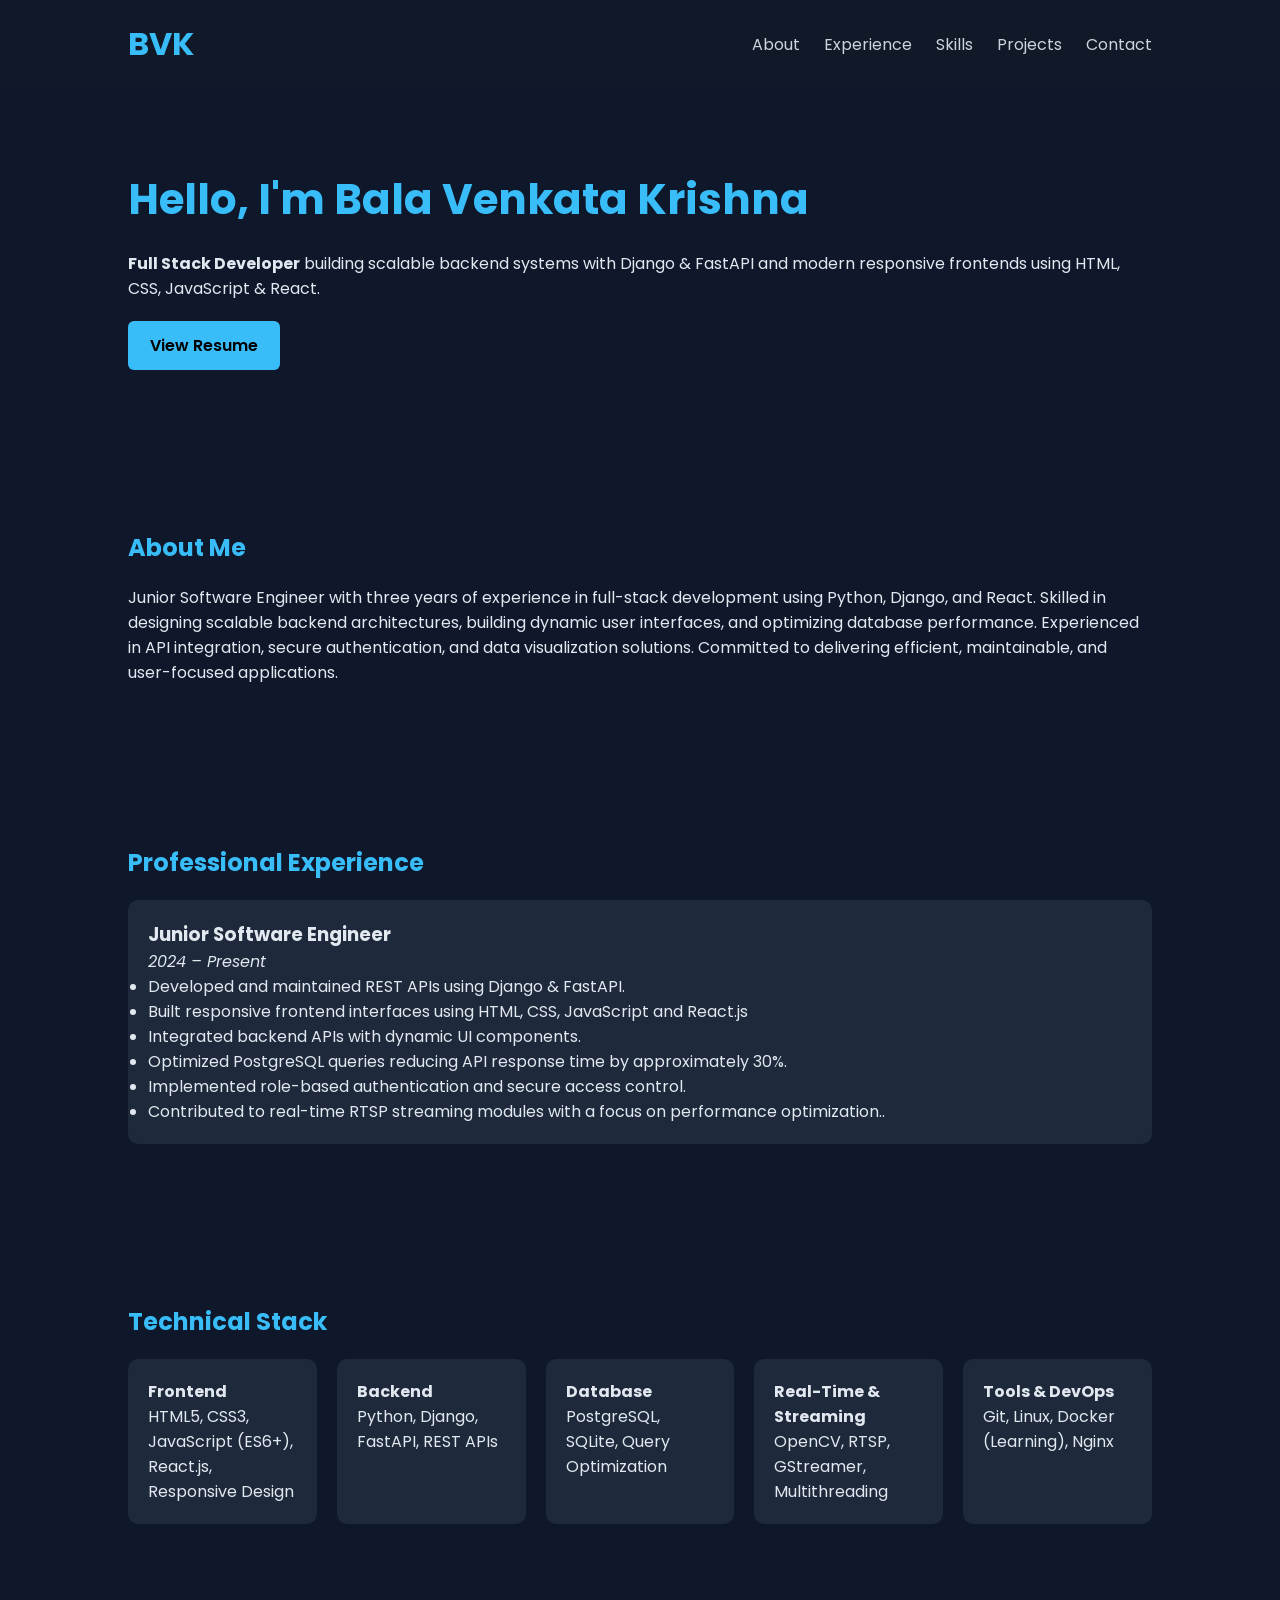
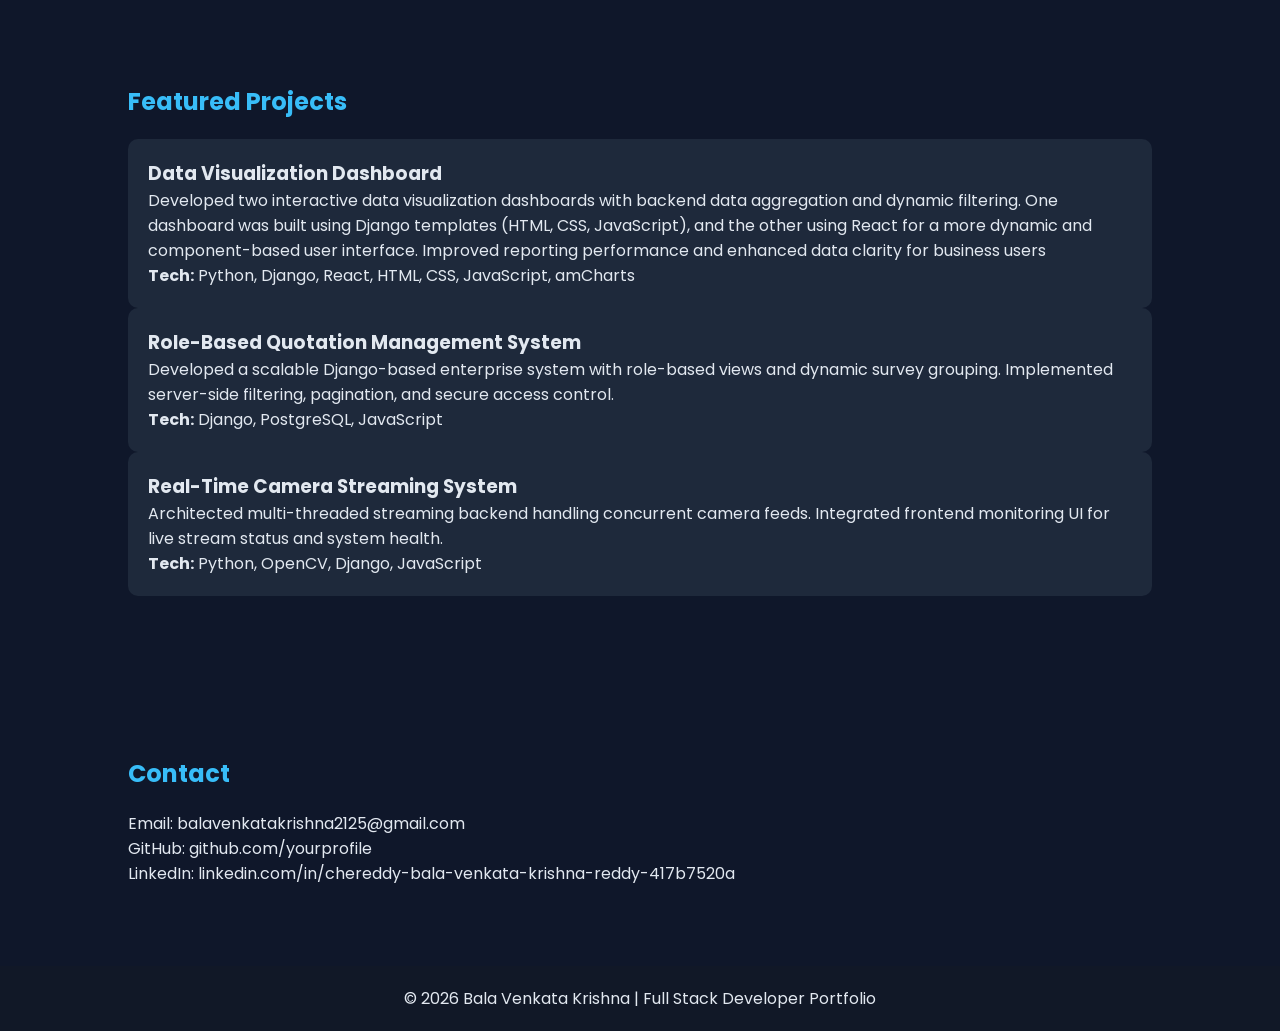
==== index.html @ 7b10ceec "restructure" ====
<!DOCTYPE html>
<html lang="en">
    <head>
        <meta charset="UTF-8">
        <meta name="viewport" content="width=device-width, initial-scale=1.0">
        <title>Bala Venkata Krishna | Full Stack Developer</title>
        <link href="https://fonts.googleapis.com/css2?family=Poppins:wght@300;400;600;700&display=swap" rel="stylesheet">
        <link rel="stylesheet" href="css/styles.css">

    </head>

    <body>
        <header>
            <h1>BVK</h1>
            <nav>
                <a href="#about">About</a>
                <a href="#experience">Experience</a>
                <a href="#skills">Skills</a>
                <a href="#projects">Projects</a>
                <a href="#contact">Contact</a>
            </nav>
        </header>

        <section class="hero">
            <h2>Hello, I'm <span class="highlight">Bala Venkata Krishna</span></h2>
            <p>
                <strong>Full Stack Developer</strong> building scalable backend systems with Django & FastAPI 
                and modern responsive frontends using HTML, CSS, JavaScript & React.
            </p>
            <a href="https://drive.google.com/drive/folders/1U8L5qgb5niz-Odqeg9rLWtExFG3sG48n" class="btn" download>View Resume</a>
        </section>

        <section id="about">
            <h2>About Me</h2>
            <p>
                Junior Software Engineer with three years of experience in full-stack development using Python,
                 Django, and React. Skilled in designing scalable backend architectures, building dynamic user interfaces, 
                 and optimizing database performance. Experienced in API integration, secure authentication, 
                 and data visualization solutions. Committed to delivering efficient, maintainable, and user-focused applications.
            </p>
        </section>

        <section id="experience">
            <h2>Professional Experience</h2>
            <div class="card">
                <h3>Junior Software Engineer</h3>
                <p><em>2024 – Present</em></p>
                <ul>
                    <li>Developed and maintained REST APIs using Django & FastAPI.</li>
                    <li>Built responsive frontend interfaces using HTML, CSS, JavaScript and React.js</li>
                    <li>Integrated backend APIs with dynamic UI components.</li>
                    <li>Optimized PostgreSQL queries reducing API response time by approximately 30%.</li>
                    <li>Implemented role-based authentication and secure access control.</li>
                    <li>Contributed to real-time RTSP streaming modules with a focus on performance optimization..</li>
                </ul>
            </div>
        </section>

        <section id="skills">
            <h2>Technical Stack</h2>
            <div class="grid skills-grid">
                <div class="card">
                    <strong>Frontend</strong><br>
                    HTML5, CSS3, JavaScript (ES6+), React.js, Responsive Design
                </div>
                <div class="card">
                    <strong>Backend</strong><br>
                    Python, Django, FastAPI, REST APIs
                </div>
                <div class="card">
                    <strong>Database</strong><br>
                    PostgreSQL, SQLite, Query Optimization
                </div>
                <div class="card">
                    <strong>Real-Time & Streaming</strong><br>
                    OpenCV, RTSP, GStreamer, Multithreading
                </div>
                <div class="card">
                    <strong>Tools & DevOps</strong><br>
                    Git, Linux, Docker (Learning), Nginx
                </div>
            </div>
        </section>

        <section id="projects">
            <h2>Featured Projects</h2>
            <div class="card">
                <h3>Data Visualization Dashboard</h3>
                <p>
                    Developed two interactive data visualization dashboards with backend data aggregation and dynamic filtering. 
                    One dashboard was built using Django templates (HTML, CSS, JavaScript), 
                    and the other using React for a more dynamic and component-based user interface. 
                    Improved reporting performance and enhanced data clarity for business users
                </p>
                <p><strong>Tech:</strong> Python, Django, React, HTML, CSS, JavaScript, amCharts</p>
            </div>
            <div class="card">
                <h3>Role-Based Quotation Management System</h3>
                <p>
                    Developed a scalable Django-based enterprise system with role-based views and dynamic survey grouping. 
                    Implemented server-side filtering, pagination, and secure access control.
                </p>
                <p><strong>Tech:</strong> Django, PostgreSQL, JavaScript</p>
            </div>
            <div class="card">
                <h3>Real-Time Camera Streaming System</h3>
                <p>
                    Architected multi-threaded streaming backend handling concurrent camera feeds.
                    Integrated frontend monitoring UI for live stream status and system health.
                </p>
                <p><strong>Tech:</strong> Python, OpenCV, Django, JavaScript</p>
            </div>
        </section>

        <section id="contact">
            <h2>Contact</h2>
            <p>Email: balavenkatakrishna2125@gmail.com</p>
            <p>GitHub: github.com/yourprofile</p>
            <p>LinkedIn: linkedin.com/in/chereddy-bala-venkata-krishna-reddy-417b7520a</p>
        </section>

        <footer>
            <p>© 2026 Bala Venkata Krishna | Full Stack Developer Portfolio</p>
        </footer>

    </body>
</html>
---- css/styles.css ----
* {
  margin:0;
  padding:0;
  box-sizing:border-box;
  font-family:'Poppins', sans-serif;
}
body {
  background:#0f172a;
  color:#e2e8f0;
}
header {
    display:flex;
    justify-content:space-between;
    align-items:center;
    padding:20px 10%;
    background:#111827;
    position:sticky;
    top:0;
}
header h1 {
  color:#38bdf8;
}
nav a {
    margin-left:20px;
    text-decoration:none;
    color:#cbd5e1;
}
nav a:hover {
  color:#38bdf8;
}
section {
  padding:80px 10%;
}
h2 {
  margin-bottom:20px;
  color:#38bdf8;
}
.hero h2 {
  font-size:42px;
}
.highlight {
  color:#38bdf8;
}
.btn {
    display:inline-block;
    padding:12px 22px;
    margin-top:20px;
    background:#38bdf8;
    color:#000;
    text-decoration:none;
    border-radius:6px;
    font-weight:600;
}
.grid { 
  display:grid; 
  gap:20px; 
}
.skills-grid {
  grid-template-columns:repeat(auto-fit,minmax(180px,1fr)); 
}
.card {
    background:#1e293b;
    padding:20px;
    border-radius:10px;
    transition:0.3s;
}
.card:hover {
  transform:translateY(-5px); background:#334155;
}
footer {
    text-align:center;
    padding:20px;
    background:#111827;
}
@media(max-width:768px){
    .hero h2 { font-size:30px; }
}
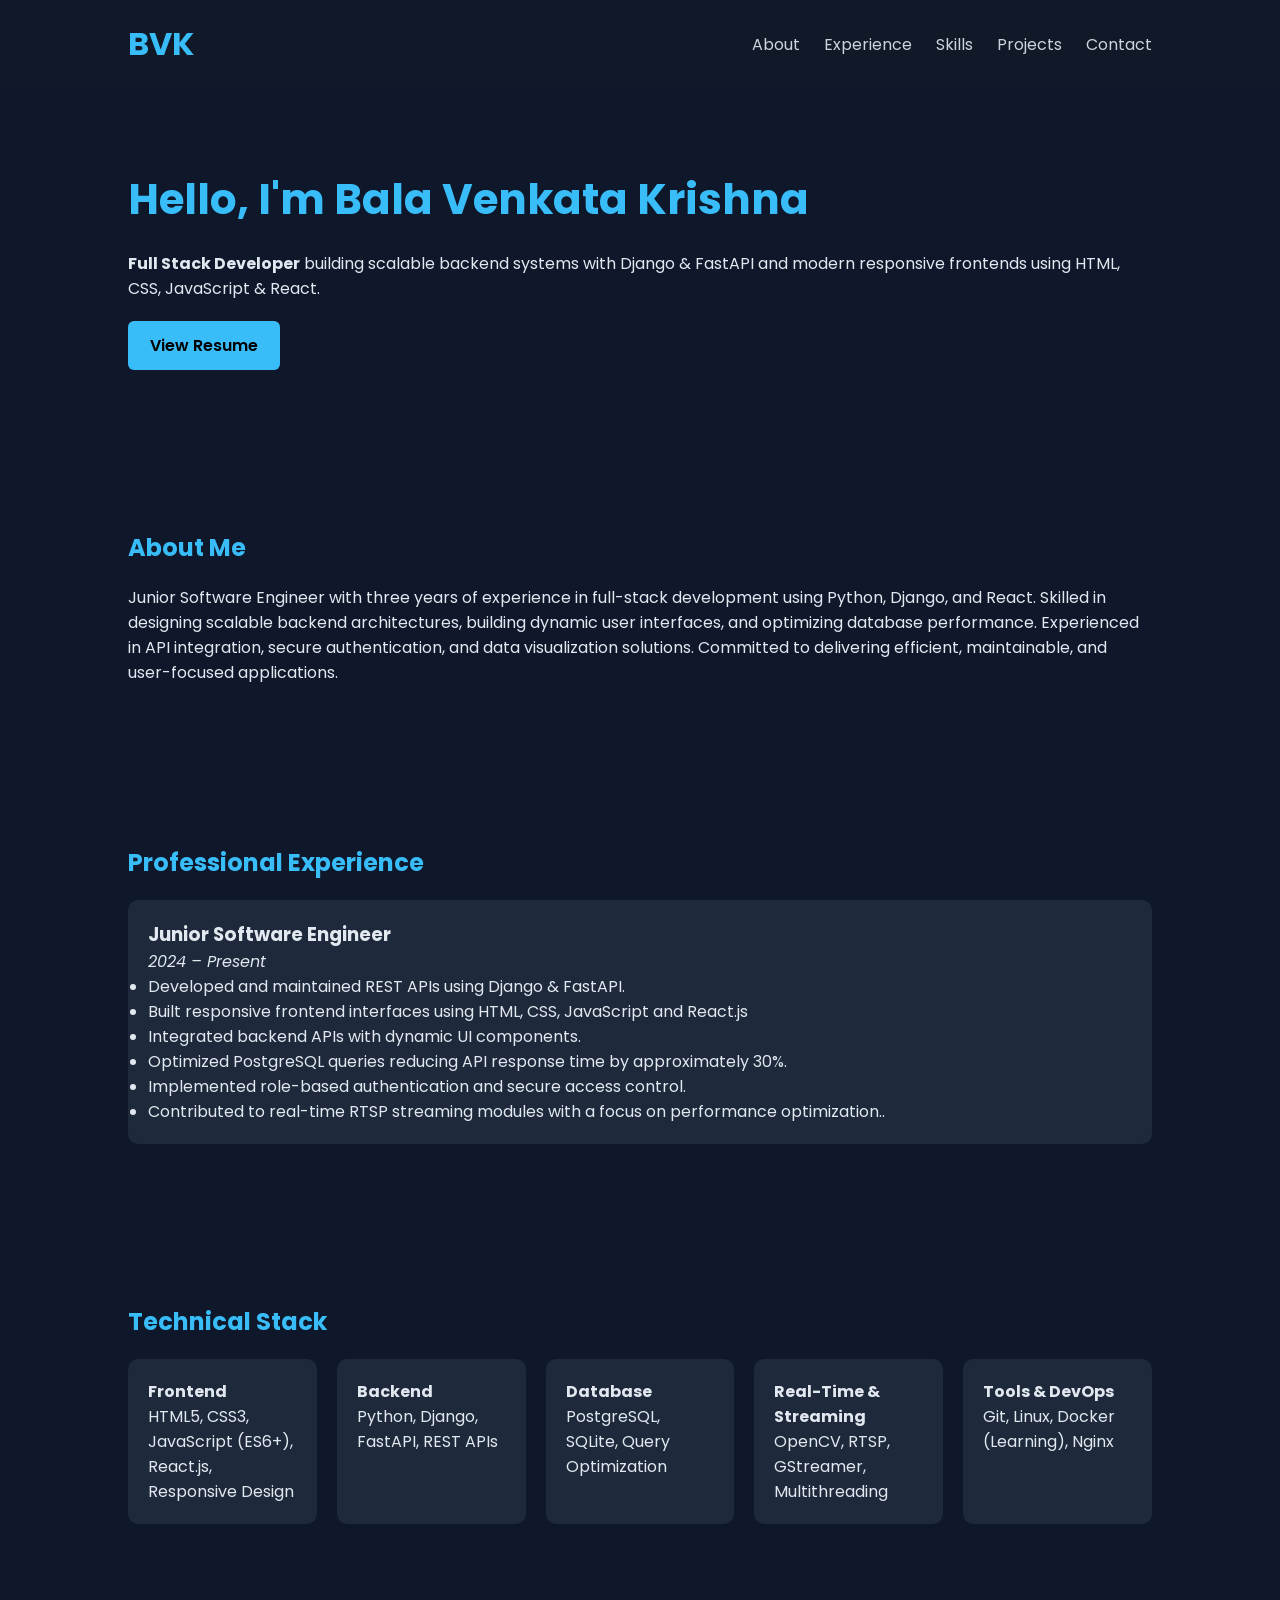
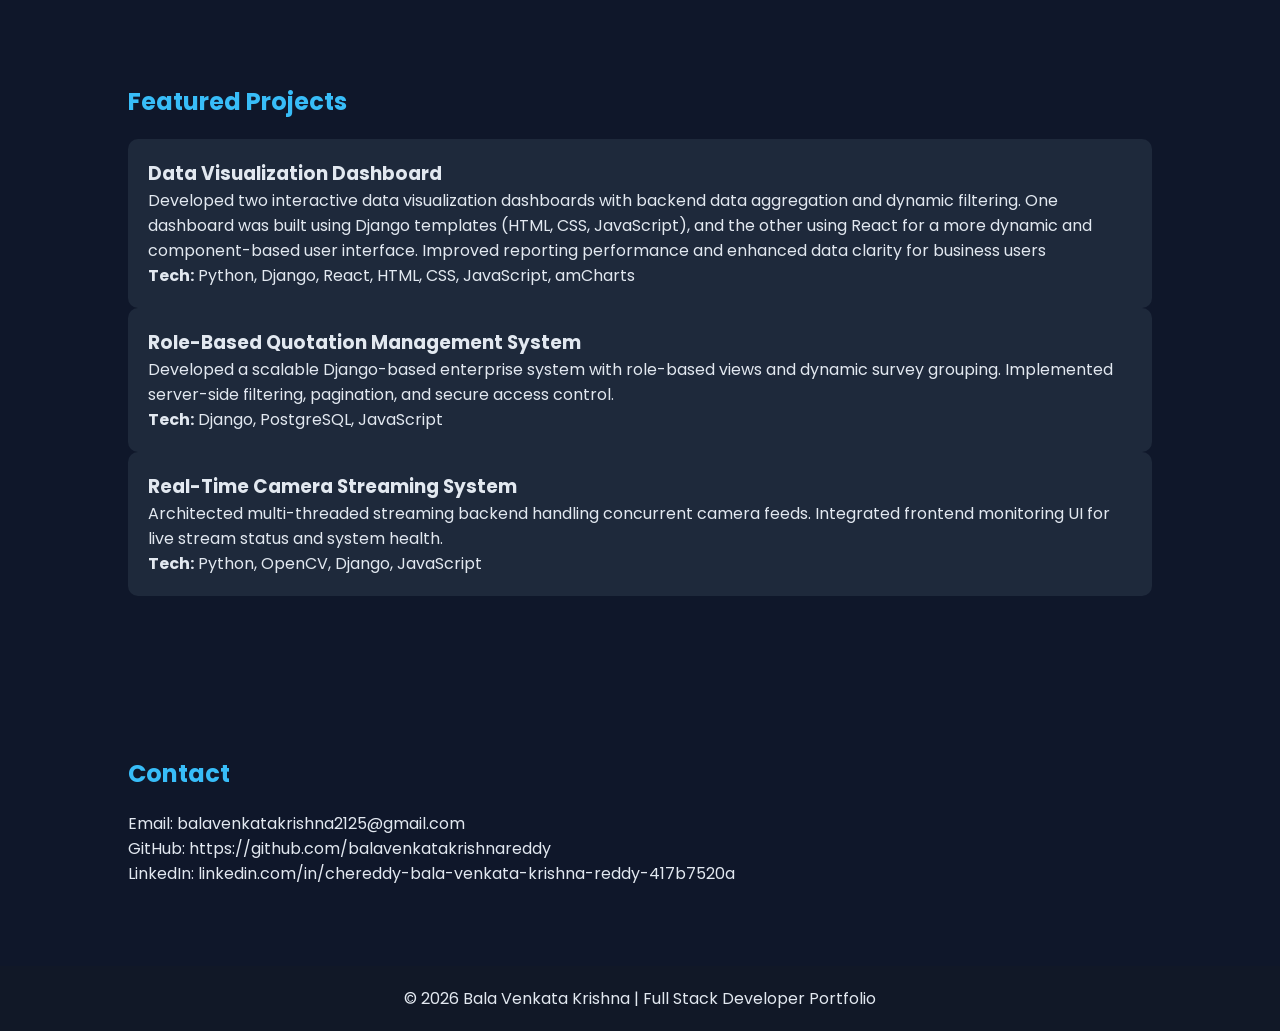
==== commit cd3e7fe9: "git profile added" ====
--- a/index.html
+++ b/index.html
@@ -115,7 +115,7 @@
         <section id="contact">
             <h2>Contact</h2>
             <p>Email: balavenkatakrishna2125@gmail.com</p>
-            <p>GitHub: github.com/yourprofile</p>
+            <p>GitHub: https://github.com/balavenkatakrishnareddy</p>
             <p>LinkedIn: linkedin.com/in/chereddy-bala-venkata-krishna-reddy-417b7520a</p>
         </section>
 
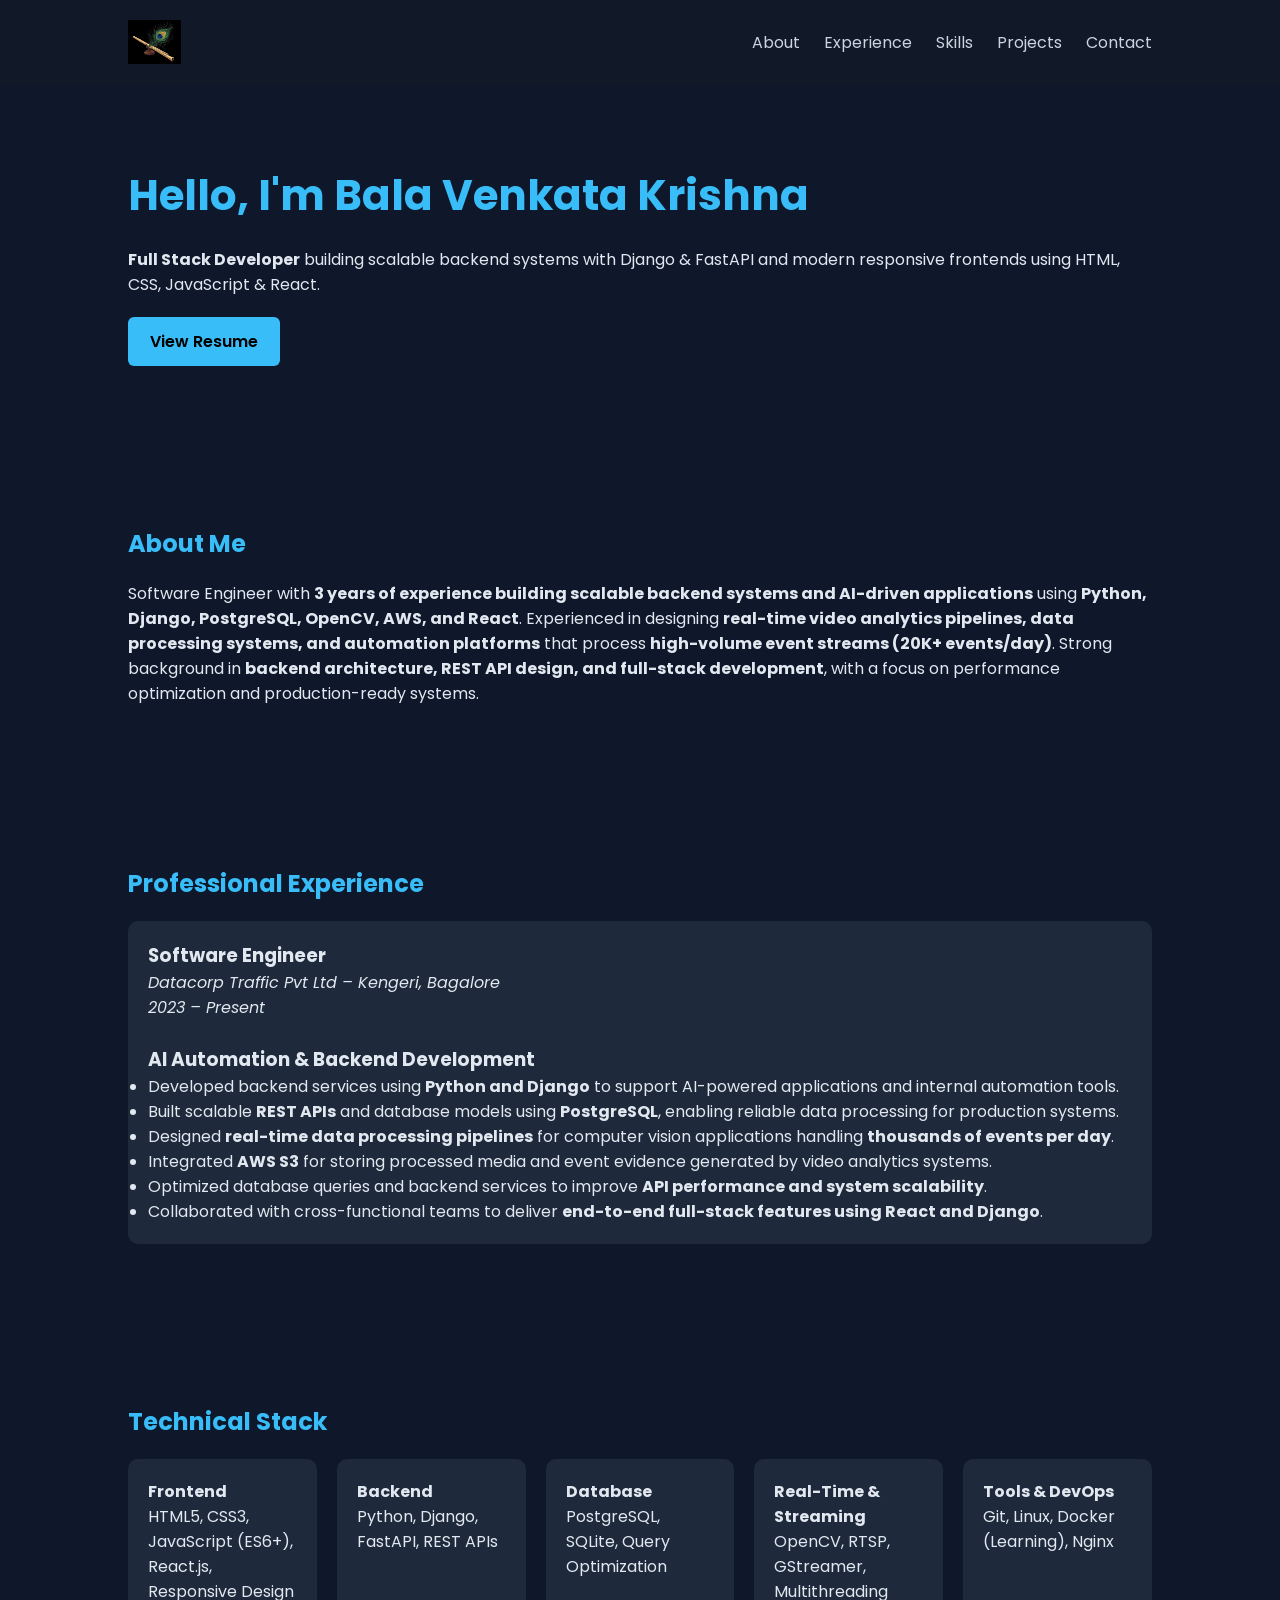
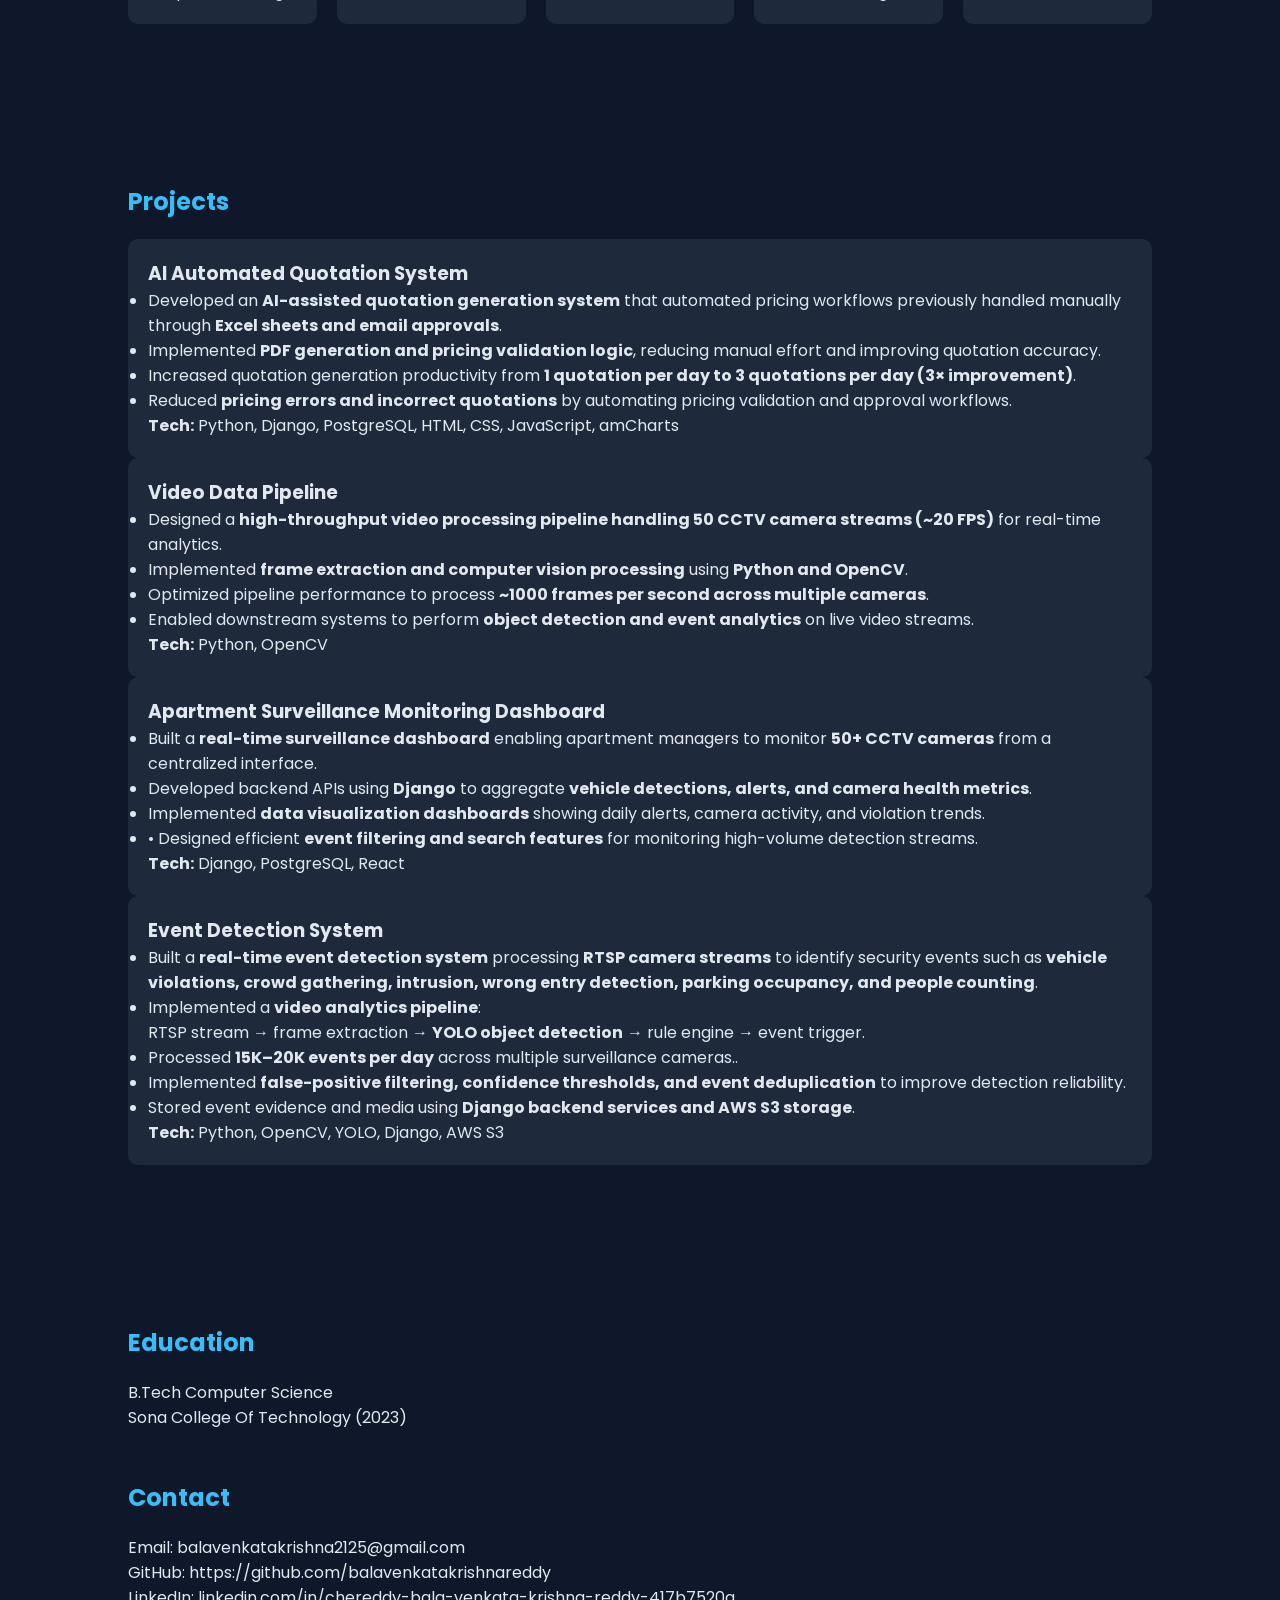
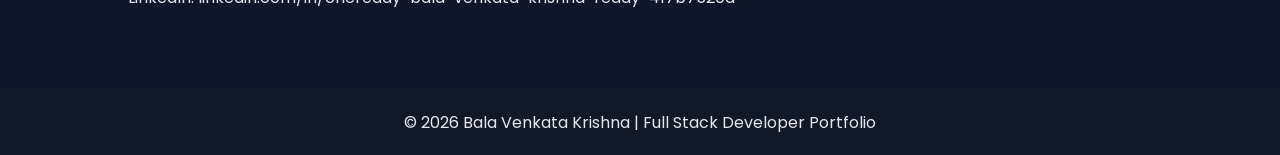
==== commit 6dde1fb0: "updated the information" ====
--- a/index.html
+++ b/index.html
@@ -6,12 +6,11 @@
         <title>Bala Venkata Krishna | Full Stack Developer</title>
         <link href="https://fonts.googleapis.com/css2?family=Poppins:wght@300;400;600;700&display=swap" rel="stylesheet">
         <link rel="stylesheet" href="css/styles.css">
-
     </head>
 
     <body>
         <header>
-            <h1>BVK</h1>
+            <img src="images/flute.jpeg" alt="Krishna Flute Logo">
             <nav>
                 <a href="#about">About</a>
                 <a href="#experience">Experience</a>
@@ -33,25 +32,28 @@
         <section id="about">
             <h2>About Me</h2>
             <p>
-                Junior Software Engineer with three years of experience in full-stack development using Python,
-                 Django, and React. Skilled in designing scalable backend architectures, building dynamic user interfaces, 
-                 and optimizing database performance. Experienced in API integration, secure authentication, 
-                 and data visualization solutions. Committed to delivering efficient, maintainable, and user-focused applications.
+                Software Engineer with <strong>3 years of experience building scalable backend systems and AI-driven applications</strong> using <strong>Python, Django, 
+                PostgreSQL, OpenCV, AWS, and React</strong>. Experienced in designing <strong>real-time video analytics pipelines, data processing systems, and 
+                automation platforms</strong> that process <strong>high-volume event streams (20K+ events/day)</strong>. Strong background in <strong>backend architecture, 
+                REST API design, and full-stack development</strong>, with a focus on performance optimization and production-ready systems.
             </p>
         </section>
 
         <section id="experience">
             <h2>Professional Experience</h2>
             <div class="card">
-                <h3>Junior Software Engineer</h3>
-                <p><em>2024 – Present</em></p>
+                <h3>Software Engineer</h3>
+                <p><em>Datacorp Traffic Pvt Ltd – Kengeri, Bagalore</em></p>
+                <p><em>2023 – Present</em></p>
+                <br>
+                <h3>AI Automation & Backend Development</h3>
                 <ul>
-                    <li>Developed and maintained REST APIs using Django & FastAPI.</li>
-                    <li>Built responsive frontend interfaces using HTML, CSS, JavaScript and React.js</li>
-                    <li>Integrated backend APIs with dynamic UI components.</li>
-                    <li>Optimized PostgreSQL queries reducing API response time by approximately 30%.</li>
-                    <li>Implemented role-based authentication and secure access control.</li>
-                    <li>Contributed to real-time RTSP streaming modules with a focus on performance optimization..</li>
+                    <li>Developed backend services using <strong>Python and Django</strong> to support AI-powered applications and internal automation tools.</li>
+                    <li>Built scalable <strong>REST APIs</strong> and database models using <strong>PostgreSQL</strong>, enabling reliable data processing for production systems.</li>
+                    <li>Designed <strong>real-time data processing pipelines</strong> for computer vision applications handling <strong>thousands of events per day</strong>.</li>
+                    <li>Integrated <strong>AWS S3</strong> for storing processed media and event evidence generated by video analytics systems.</li>
+                    <li>Optimized database queries and backend services to improve <strong>API performance and system scalability</strong>.</li>
+                    <li>Collaborated with cross-functional teams to deliver <strong>end-to-end full-stack features using React and Django</strong>.</li>
                 </ul>
             </div>
         </section>
@@ -83,36 +85,63 @@
         </section>
 
         <section id="projects">
-            <h2>Featured Projects</h2>
+            <h2>Projects</h2>
+
             <div class="card">
-                <h3>Data Visualization Dashboard</h3>
-                <p>
-                    Developed two interactive data visualization dashboards with backend data aggregation and dynamic filtering. 
-                    One dashboard was built using Django templates (HTML, CSS, JavaScript), 
-                    and the other using React for a more dynamic and component-based user interface. 
-                    Improved reporting performance and enhanced data clarity for business users
-                </p>
-                <p><strong>Tech:</strong> Python, Django, React, HTML, CSS, JavaScript, amCharts</p>
+                <h3>AI Automated Quotation System</h3>
+                <ul>
+                    <li>Developed an <strong>AI-assisted quotation generation system</strong> that automated pricing workflows previously handled manually through <strong>Excel sheets and email approvals</strong>.</li>
+                    <li>Implemented <strong>PDF generation and pricing validation logic</strong>, reducing manual effort and improving quotation accuracy.</li>
+                    <li>Increased quotation generation productivity from <strong>1 quotation per day to 3 quotations per day (3× improvement)</strong>.</li>
+                    <li>Reduced <strong>pricing errors and incorrect quotations</strong> by automating pricing validation and approval workflows.</li>
+                </ul>
+                <p><strong>Tech:</strong> Python, Django, PostgreSQL, HTML, CSS, JavaScript, amCharts</p>
             </div>
+
             <div class="card">
-                <h3>Role-Based Quotation Management System</h3>
-                <p>
-                    Developed a scalable Django-based enterprise system with role-based views and dynamic survey grouping. 
-                    Implemented server-side filtering, pagination, and secure access control.
-                </p>
-                <p><strong>Tech:</strong> Django, PostgreSQL, JavaScript</p>
+                <h3>Video Data Pipeline</h3>
+                <ul>
+                    <li>Designed a <strong>high-throughput video processing pipeline handling 50 CCTV camera streams (~20 FPS)</strong> for real-time analytics.</li>
+                    <li>Implemented <strong>frame extraction and computer vision processing</strong> using <strong>Python and OpenCV</strong>.</li>
+                    <li>Optimized pipeline performance to process <strong>~1000 frames per second across multiple cameras</strong>.</li>
+                    <li>Enabled downstream systems to perform <strong>object detection and event analytics</strong> on live video streams.</li>
+                </ul>
+                <p><strong>Tech:</strong> Python, OpenCV</p>
             </div>
+
             <div class="card">
-                <h3>Real-Time Camera Streaming System</h3>
-                <p>
-                    Architected multi-threaded streaming backend handling concurrent camera feeds.
-                    Integrated frontend monitoring UI for live stream status and system health.
-                </p>
-                <p><strong>Tech:</strong> Python, OpenCV, Django, JavaScript</p>
+                <h3>Apartment Surveillance Monitoring Dashboard</h3>
+                <ul>
+                    <li>Built a <strong>real-time surveillance dashboard</strong> enabling apartment managers to monitor <strong>50+ CCTV cameras</strong> from a centralized interface.</li>
+                    <li>Developed backend APIs using <strong>Django</strong> to aggregate <strong>vehicle detections, alerts, and camera health metrics</strong>.</li>
+                    <li> Implemented <strong>data visualization dashboards</strong> showing daily alerts, camera activity, and violation trends.</li>
+                    <li>• Designed efficient <strong>event filtering and search features</strong> for monitoring high-volume detection streams.</li>
+                </ul>
+                <p><strong>Tech:</strong> Django, PostgreSQL, React</p>
+            </div>
+
+            <div class="card">
+                <h3>Event Detection System</h3>
+                <ul>
+                    <li>Built a <strong>real-time event detection system</strong> processing <strong>RTSP camera streams</strong> to identify security events such as <strong>vehicle violations, crowd gathering, intrusion, wrong entry detection, parking occupancy, and people counting</strong>.</li>
+                    <li>Implemented a <strong>video analytics pipeline</strong>: <br> RTSP stream → frame extraction → <strong>YOLO object detection</strong> → rule engine → event trigger.</li>
+                    <li>Processed <strong>15K–20K events per day</strong> across multiple surveillance cameras..</li>
+                    <li>Implemented <strong>false-positive filtering, confidence thresholds, and event deduplication</strong> to improve detection reliability.</li>
+                    <li>Stored event evidence and media using <strong>Django backend services and AWS S3 storage</strong>.</li>
+                </ul>
+                <p><strong>Tech:</strong> Python, OpenCV, YOLO, Django, AWS S3</p>
             </div>
         </section>
 
+
+
         <section id="contact">
+            <h2>Education</h2>
+            <p>B.Tech Computer Science</p>
+            <p>Sona College Of Technology (2023)</p>
+
+            <br><br>
+
             <h2>Contact</h2>
             <p>Email: balavenkatakrishna2125@gmail.com</p>
             <p>GitHub: https://github.com/balavenkatakrishnareddy</p>
--- a/css/styles.css
+++ b/css/styles.css
@@ -74,4 +74,7 @@
 }
 @media(max-width:768px){
     .hero h2 { font-size:30px; }
+}
+img{
+  height: 44px;
 }
